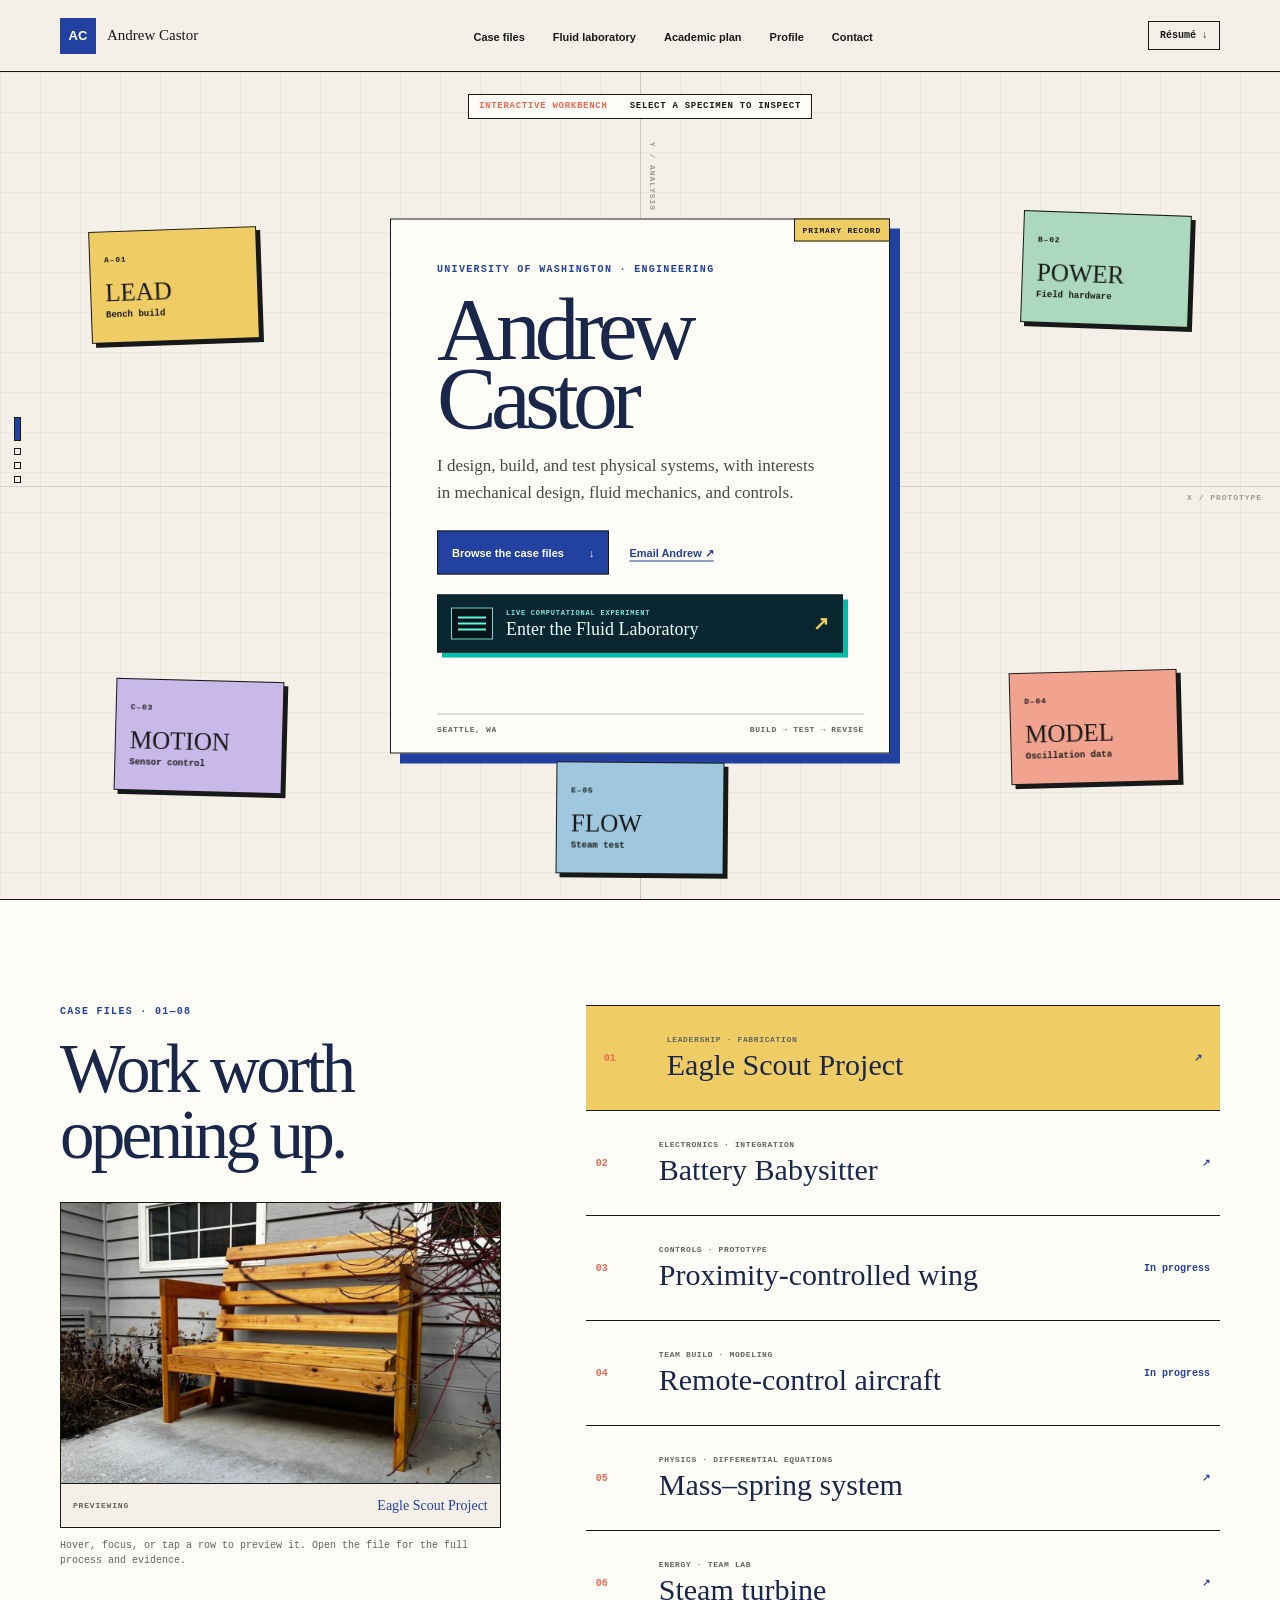
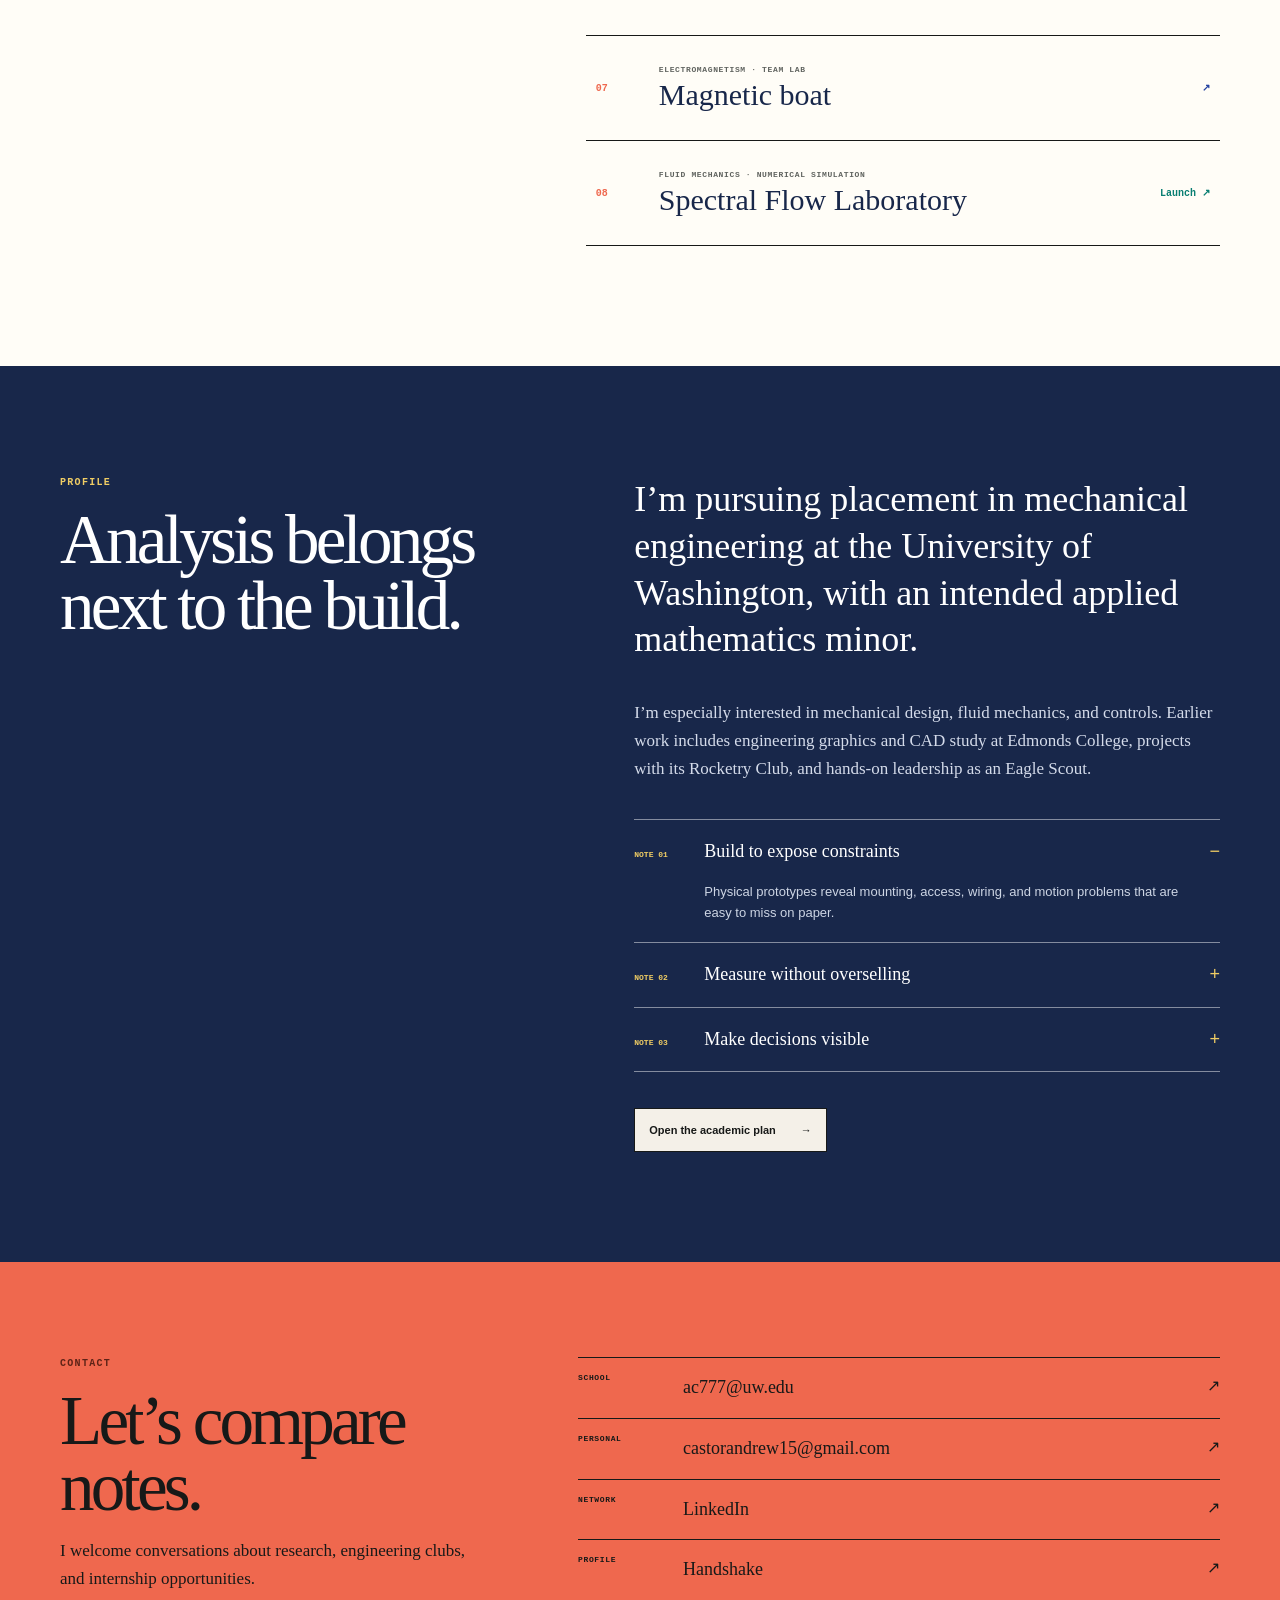
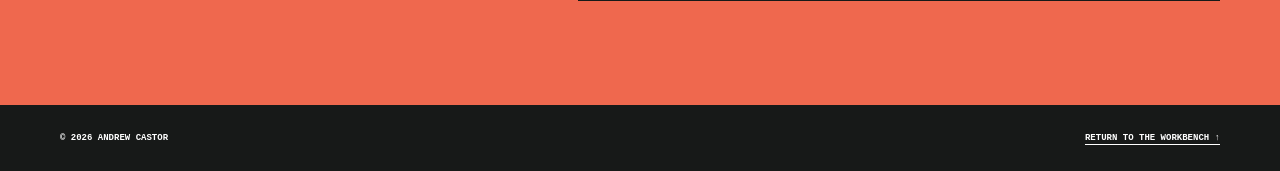
==== index.html @ f3b64fb1 "Add portfolio source and Fluid Laboratory" ====
<!doctype html>
<html lang="en">
<head>
  <meta charset="utf-8">
  <meta name="viewport" content="width=device-width,initial-scale=1">
  <meta name="theme-color" content="#f4f0e8">
  <title>Andrew Castor | Engineering Portfolio</title>
  <meta name="description" content="Mechanical engineering projects, technical interests, and leadership work by Andrew Castor, an engineering student at the University of Washington.">
  <link rel="icon" type="image/svg+xml" href="data:image/svg+xml,%3Csvg xmlns='http://www.w3.org/2000/svg' viewBox='0 0 64 64'%3E%3Crect width='64' height='64' rx='10' fill='%232341a0'/%3E%3Cpath d='M15 47 30 17h5l15 30h-7l-4-8H25l-4 8zm13-15h8l-4-8z' fill='%23f4f0e8'/%3E%3C/svg%3E">
  <link rel="stylesheet" href="style.css">
  <script src="site.js" defer></script>
</head>
<body class="home-page">
  <header class="site-header">
    <a class="brand" href="#top"><span class="brand-mark">AC</span><span>Andrew Castor</span></a>
    <nav aria-label="Main navigation">
      <a href="#projects">Case files</a>
      <a href="fluid-laboratory.html">Fluid laboratory</a>
      <a href="academic-plan.html">Academic plan</a>
      <a href="#profile">Profile</a>
      <a href="#contact">Contact</a>
    </nav>
    <a class="header-resume" href="assets/Andrew_Castor_Resume.pdf" download="Andrew_Castor_Resume.pdf">Résumé <span>↓</span></a>
  </header>

  <main>
    <section class="workbench chapter" id="top" data-chapter="Workbench">
      <div class="map-instruction"><span>Interactive workbench</span> Select a specimen to inspect</div>

      <article class="identity-card reveal">
        <p class="eyebrow">University of Washington · Engineering</p>
        <h1>Andrew<br>Castor</h1>
        <p>I design, build, and test physical systems, with interests in mechanical design, fluid mechanics, and controls.</p>
        <div class="identity-actions">
          <a class="button" href="#projects">Browse the case files <span>↓</span></a>
          <a class="text-link" href="mailto:ac777@uw.edu">Email Andrew ↗</a>
        </div>
        <a class="lab-launch" href="fluid-laboratory.html">
          <span class="lab-launch-mark" aria-hidden="true"><i></i><i></i><i></i></span>
          <span><small>LIVE COMPUTATIONAL EXPERIMENT</small><strong>Enter the Fluid Laboratory</strong></span>
          <b aria-hidden="true">↗</b>
        </a>
        <div class="identity-footer"><span>Seattle, WA</span><span>Build → Test → Revise</span></div>
      </article>

      <button class="specimen specimen-a reveal" type="button"
        data-inspect-title="Eagle Scout Project"
        data-inspect-label="Leadership / Fabrication"
        data-inspect-image="assets/photo-014.jpg"
        data-inspect-alt="Completed wooden bench from Andrew's Eagle Scout project"
        data-inspect-copy="Planned, funded, and led a volunteer build to replace two deteriorating benches for St. Paul’s Orthodox Church."
        data-inspect-href="eagle-scout.html">
        <span class="specimen-code">A–01</span><strong>LEAD</strong><small>Bench build</small>
      </button>

      <button class="specimen specimen-b reveal" type="button"
        data-inspect-title="Battery Babysitter"
        data-inspect-label="Electronics / Integration"
        data-inspect-image="assets/photo-001.jpg"
        data-inspect-alt="Portable battery charging system in a clear enclosure"
        data-inspect-copy="A portable enclosure for two lithium-battery charging and status boards, built with a teammate for use at rocket launches."
        data-inspect-href="battery-babysitter.html">
        <span class="specimen-code">B–02</span><strong>POWER</strong><small>Field hardware</small>
      </button>

      <button class="specimen specimen-c reveal" type="button"
        data-inspect-title="Proximity-controlled wing"
        data-inspect-label="Controls / Prototype"
        data-inspect-image="assets/rc-plane-worktable.png"
        data-inspect-alt="Battery, components, and laptop on an engineering worktable"
        data-inspect-copy="An Arduino, ultrasonic sensor, and servo translate hand distance into wing speed through a repeatedly revised cardboard mechanism."
        data-inspect-href="#project-wing">
        <span class="specimen-code">C–03</span><strong>MOTION</strong><small>Sensor control</small>
      </button>

      <button class="specimen specimen-d reveal" type="button"
        data-inspect-title="Mass–spring system"
        data-inspect-label="Modeling / Physics"
        data-inspect-image="assets/spring-oscillation.png"
        data-inspect-alt="Recorded oscillation graph from the mass-spring lab"
        data-inspect-copy="Measured motion from five initial positions and compared the observations with differential-equation models of an underdamped system."
        data-inspect-href="mass-spring.html">
        <span class="specimen-code">D–04</span><strong>MODEL</strong><small>Oscillation data</small>
      </button>

      <button class="specimen specimen-e reveal" type="button"
        data-inspect-title="Steam turbine"
        data-inspect-label="Energy / Team lab"
        data-inspect-image="assets/steam-iteration.jpg"
        data-inspect-alt="Final turbine fan and support apparatus on a lab bench"
        data-inspect-copy="A steam-driven fan that successfully spun, while limited measurements prevented a defensible efficiency calculation."
        data-inspect-href="steam-turbine.html">
        <span class="specimen-code">E–05</span><strong>FLOW</strong><small>Steam test</small>
      </button>

      <div class="map-coordinate coordinate-x" aria-hidden="true">X / PROTOTYPE</div>
      <div class="map-coordinate coordinate-y" aria-hidden="true">Y / ANALYSIS</div>
    </section>

    <aside class="inspector" id="project-inspector" aria-hidden="true" aria-labelledby="inspector-title">
      <button class="inspector-backdrop" type="button" tabindex="-1" aria-label="Close project inspector"></button>
      <div class="inspector-panel" role="dialog" aria-modal="true">
        <button class="inspector-close" type="button" aria-label="Close project inspector">×</button>
        <p class="eyebrow" id="inspector-label">Project</p>
        <h2 id="inspector-title">Project title</h2>
        <figure><img id="inspector-image" src="assets/photo-014.jpg" alt=""><figcaption>Selected project evidence</figcaption></figure>
        <p id="inspector-copy"></p>
        <a class="button" id="inspector-link" href="#projects">Open case file <span>→</span></a>
      </div>
    </aside>

    <section class="case-index chapter" id="projects" data-chapter="Case files">
      <div class="wrap case-index-grid">
        <div class="index-visual reveal">
          <p class="eyebrow">Case files · 01—08</p>
          <h2>Work worth<br>opening up.</h2>
          <div class="index-preview">
            <img id="index-preview-image" src="assets/photo-014.jpg" alt="Completed Eagle Scout bench">
            <p><span>Previewing</span><strong id="index-preview-title">Eagle Scout Project</strong></p>
          </div>
          <p class="index-help">Hover, focus, or tap a row to preview it. Open the file for the full process and evidence.</p>
        </div>

        <div class="case-list reveal">
          <a class="case-row active" href="eagle-scout.html" data-row-image="assets/photo-014.jpg" data-row-title="Eagle Scout Project" data-row-alt="Completed Eagle Scout bench">
            <span class="case-number">01</span><span><small>Leadership · Fabrication</small><strong>Eagle Scout Project</strong></span><i>↗</i>
          </a>
          <a class="case-row" href="battery-babysitter.html" data-row-image="assets/photo-001.jpg" data-row-title="Battery Babysitter" data-row-alt="Portable battery charging enclosure">
            <span class="case-number">02</span><span><small>Electronics · Integration</small><strong>Battery Babysitter</strong></span><i>↗</i>
          </a>
          <article class="case-row" id="project-wing" tabindex="0" data-row-image="assets/rc-plane-worktable.png" data-row-title="Proximity-controlled wing" data-row-alt="Components on an engineering worktable">
            <span class="case-number">03</span><span><small>Controls · Prototype</small><strong>Proximity-controlled wing</strong></span><i>In progress</i>
          </article>
          <article class="case-row" tabindex="0" data-row-image="assets/rc-plane-worktable.png" data-row-title="Remote-control aircraft" data-row-alt="Aircraft components and laptop on a worktable">
            <span class="case-number">04</span><span><small>Team build · Modeling</small><strong>Remote-control aircraft</strong></span><i>In progress</i>
          </article>
          <a class="case-row" href="mass-spring.html" data-row-image="assets/spring-oscillation.png" data-row-title="Mass–spring system" data-row-alt="Recorded mass-spring oscillation graph">
            <span class="case-number">05</span><span><small>Physics · Differential equations</small><strong>Mass–spring system</strong></span><i>↗</i>
          </a>
          <a class="case-row" href="steam-turbine.html" data-row-image="assets/steam-iteration.jpg" data-row-title="Steam turbine" data-row-alt="Steam turbine test apparatus">
            <span class="case-number">06</span><span><small>Energy · Team lab</small><strong>Steam turbine</strong></span><i>↗</i>
          </a>
          <a class="case-row" href="magnetic-boat.html" data-row-image="assets/magnetic-boat.jpg" data-row-title="Magnetic boat" data-row-alt="Magnet-equipped model boat in a test tub">
            <span class="case-number">07</span><span><small>Electromagnetism · Team lab</small><strong>Magnetic boat</strong></span><i>↗</i>
          </a>
          <a class="case-row fluid-case-row" href="fluid-laboratory.html" data-row-image="assets/fluid-laboratory-preview.png" data-row-title="Spectral Flow Laboratory" data-row-alt="Three-dimensional water-flow paths in the spectral fluid simulator">
            <span class="case-number">08</span><span><small>Fluid mechanics &middot; Numerical simulation</small><strong>Spectral Flow Laboratory</strong></span><i>Launch ↗</i>
          </a>
        </div>
      </div>
    </section>

    <section class="profile-section chapter" id="profile" data-chapter="Profile">
      <div class="wrap profile-grid">
        <div class="profile-heading reveal"><p class="eyebrow">Profile</p><h2>Analysis belongs<br>next to the build.</h2></div>
        <div class="profile-copy reveal">
          <p class="profile-lede">I’m pursuing placement in mechanical engineering at the University of Washington, with an intended applied mathematics minor.</p>
          <p>I’m especially interested in mechanical design, fluid mechanics, and controls. Earlier work includes engineering graphics and CAD study at Edmonds College, projects with its Rocketry Club, and hands-on leadership as an Eagle Scout.</p>
          <div class="field-notes">
            <details open><summary><span>NOTE 01</span>Build to expose constraints</summary><p>Physical prototypes reveal mounting, access, wiring, and motion problems that are easy to miss on paper.</p></details>
            <details><summary><span>NOTE 02</span>Measure without overselling</summary><p>When a setup cannot support a reliable conclusion, that limitation belongs in the result.</p></details>
            <details><summary><span>NOTE 03</span>Make decisions visible</summary><p>A good case study explains why the design changed, not only what the final object looks like.</p></details>
          </div>
          <a class="button button-paper" href="academic-plan.html">Open the academic plan <span>→</span></a>
        </div>
      </div>
    </section>

    <section class="contact chapter" id="contact" data-chapter="Contact">
      <div class="wrap contact-grid reveal">
        <div><p class="eyebrow">Contact</p><h2>Let’s compare notes.</h2><p>I welcome conversations about research, engineering clubs, and internship opportunities.</p></div>
        <div class="contact-links">
          <a href="mailto:ac777@uw.edu"><span>School</span><strong>ac777@uw.edu</strong><i>↗</i></a>
          <a href="mailto:castorandrew15@gmail.com"><span>Personal</span><strong>castorandrew15@gmail.com</strong><i>↗</i></a>
          <a href="https://www.linkedin.com/in/andrew-castor-833236367/" target="_blank" rel="noopener noreferrer"><span>Network</span><strong>LinkedIn</strong><i>↗</i></a>
          <a href="https://app.joinhandshake.com/profiles/q3zf2t" target="_blank" rel="noopener noreferrer"><span>Profile</span><strong>Handshake</strong><i>↗</i></a>
        </div>
      </div>
    </section>
  </main>

  <footer><div class="wrap footer-inner"><span>© <span id="year">2026</span> Andrew Castor</span><a href="#top">Return to the workbench ↑</a></div></footer>
</body>
</html>
---- style.css ----
:root {
  --ink: #171918;
  --muted: #60635f;
  --paper: #f4f0e8;
  --sheet: #fffdf7;
  --line: #bfc1bb;
  --cobalt: #2341a0;
  --navy: #18274a;
  --blue: #235ca5;
  --coral: #ef684e;
  --mint: #acd9bd;
  --lavender: #c9b9e8;
  --yellow: #f0cd64;
  --gold: #b98c3d;
  --serif: Georgia, "Times New Roman", serif;
  --sans: Arial, Helvetica, sans-serif;
  --mono: "Courier New", Courier, monospace;
}

* { box-sizing: border-box; }
html { scroll-behavior: smooth; }
body { margin: 0; overflow-x: hidden; background: var(--paper); color: var(--ink); font-family: var(--sans); line-height: 1.65; }
a { color: inherit; }
img { display: block; max-width: 100%; }
button, input { font: inherit; }
::selection { background: var(--yellow); color: var(--ink); }
.wrap { width: min(1160px, calc(100% - 64px)); margin-inline: auto; }
.eyebrow { margin: 0 0 17px; color: var(--cobalt); font: 700 10px/1.4 var(--mono); letter-spacing: .13em; text-transform: uppercase; }

.reading-progress { position: fixed; z-index: 300; top: 0; left: 0; width: 100%; height: 3px; transform: scaleX(0); transform-origin: left; background: var(--coral); pointer-events: none; }
.chapter-indicator { position: fixed; z-index: 25; top: 50%; left: 14px; display: grid; gap: 7px; transform: translateY(-50%); }
.chapter-indicator a { width: 7px; height: 7px; overflow: hidden; border: 1px solid var(--ink); background: var(--paper); text-indent: 20px; white-space: nowrap; transition: height .2s, background .2s; }
.chapter-indicator a.active { height: 24px; background: var(--cobalt); }

.contact-strip { background: var(--navy); color: white; font-size: 11px; }
.contact-strip-inner { min-height: 34px; display: flex; justify-content: flex-end; align-items: center; gap: 19px; }
.contact-strip span { color: #dce2ed; }.contact-strip a { margin-left: 4px; color: white; text-decoration: none; }.contact-strip a:hover { color: var(--yellow); }
.profile-links { display: flex; gap: 12px; }.contact-strip .profile-pill { margin: 0; padding-left: 12px; border-left: 1px solid #ffffff45; font-weight: 700; }

.site-header { position: sticky; z-index: 40; top: 0; min-height: 72px; padding: 0 max(32px, calc((100% - 1160px) / 2)); display: flex; align-items: center; justify-content: space-between; background: #f4f0e8f2; border-bottom: 1px solid var(--ink); backdrop-filter: blur(12px); }
.brand { display: flex; align-items: center; gap: 11px; text-decoration: none; font-family: var(--serif); font-size: 15px; }
.brand-mark { display: grid; width: 36px; height: 36px; place-items: center; background: var(--cobalt); color: white; font: 700 13px/1 var(--sans); }
.brand-rule { width: 1px; height: 22px; background: var(--line); }
.brand span:last-child { font-family: var(--serif); font-size: 15px; font-weight: 400; letter-spacing: 0; }
.site-header nav { display: flex; gap: 28px; }.site-header nav a { position: relative; padding: 25px 0 22px; text-decoration: none; font-size: 11px; font-weight: 700; }.site-header nav a::before { content: ""; position: absolute; right: 0; bottom: 18px; left: 0; height: 2px; transform: scaleX(0); background: var(--coral); transition: transform .18s; }.site-header nav a:hover::before, .site-header nav a[aria-current="page"]::before { transform: scaleX(1); }
.header-resume { padding: 8px 11px; border: 1px solid var(--ink); text-decoration: none; font: 700 10px var(--mono); }.header-resume:hover { background: var(--yellow); }

.workbench { position: relative; min-height: calc(100svh - 72px); overflow: hidden; background-color: var(--paper); background-image: linear-gradient(#1719180b 1px, transparent 1px), linear-gradient(90deg, #1719180b 1px, transparent 1px); background-size: 40px 40px; border-bottom: 1px solid var(--ink); }
.workbench::before, .workbench::after { content: ""; position: absolute; z-index: 0; background: #17191825; pointer-events: none; }.workbench::before { top: 50%; right: 0; left: 0; height: 1px; }.workbench::after { top: 0; bottom: 0; left: 50%; width: 1px; }
.map-instruction { position: absolute; z-index: 3; top: 22px; left: 50%; padding: 7px 10px; transform: translateX(-50%); background: var(--sheet); border: 1px solid var(--ink); font: 700 9px/1 var(--mono); letter-spacing: .08em; white-space: nowrap; text-transform: uppercase; }.map-instruction span { margin-right: 16px; color: var(--coral); }
.map-coordinate { position: absolute; z-index: 1; color: #17191866; font: 700 8px var(--mono); letter-spacing: .12em; }.coordinate-x { right: 18px; top: calc(50% + 7px); }.coordinate-y { top: 70px; left: calc(50% + 8px); writing-mode: vertical-rl; }

.identity-card { position: absolute; z-index: 4; top: 50%; left: 50%; width: min(500px, 42vw); min-height: 440px; padding: 43px 46px 24px; transform: translate(-50%, -50%); background: var(--sheet); border: 1px solid var(--ink); box-shadow: 10px 10px 0 var(--cobalt); }
.identity-card::before { content: "PRIMARY RECORD"; position: absolute; top: -1px; right: -1px; padding: 6px 8px; background: var(--yellow); border: 1px solid var(--ink); font: 700 8px var(--mono); letter-spacing: .1em; }
.identity-card h1 { margin: 0 0 20px; color: var(--navy); font-family: var(--serif); font-size: clamp(65px, 7vw, 98px); font-weight: 400; line-height: .78; letter-spacing: -.065em; }
.identity-card > p:not(.eyebrow) { max-width: 390px; color: #454a47; font-family: var(--serif); font-size: 17px; line-height: 1.55; }
.identity-actions { margin-top: 25px; display: flex; flex-wrap: wrap; align-items: center; gap: 14px 20px; }
.button { display: inline-flex; justify-content: space-between; align-items: center; gap: 25px; padding: 12px 14px; border: 1px solid var(--ink); background: var(--cobalt); color: white; text-decoration: none; font-size: 11px; font-weight: 700; transition: transform .16s, box-shadow .16s; }.button:hover { transform: translate(-3px, -3px); box-shadow: 4px 4px 0 var(--yellow); }
.button-paper { background: var(--paper); color: var(--ink); }
.text-link { color: var(--cobalt); font-size: 11px; font-weight: 700; text-underline-offset: 4px; }
.identity-footer { position: absolute; right: 25px; bottom: 19px; left: 46px; display: flex; justify-content: space-between; padding-top: 10px; border-top: 1px solid var(--line); color: var(--muted); font: 700 8px var(--mono); letter-spacing: .08em; text-transform: uppercase; }

.specimen { position: absolute; z-index: 5; width: 168px; min-height: 112px; padding: 13px 14px; border: 1px solid var(--ink); color: var(--ink); cursor: pointer; text-align: left; box-shadow: 4px 4px 0 #171918; transition: transform .18s, box-shadow .18s; }.specimen:hover, .specimen:focus-visible { z-index: 7; transform: translate(-4px, -4px) rotate(0); box-shadow: 8px 8px 0 #171918; outline: 2px solid var(--sheet); outline-offset: 3px; }.specimen-code { display: block; margin-bottom: 16px; font: 700 8px var(--mono); letter-spacing: .1em; }.specimen strong { display: block; font: 400 25px/1 var(--serif); }.specimen small { display: block; margin-top: 5px; font: 700 9px var(--mono); }
.specimen-a { top: 19%; left: 7%; background: var(--yellow); transform: rotate(-2deg); }.specimen-b { top: 17%; right: 7%; background: var(--mint); transform: rotate(2deg); }.specimen-c { bottom: 13%; left: 9%; background: var(--lavender); transform: rotate(1.5deg); }.specimen-d { right: 8%; bottom: 14%; background: #f2a38f; transform: rotate(-1.5deg); }.specimen-e { bottom: 3%; left: 50%; background: #9fc8df; transform: translateX(-50%) rotate(.5deg); }.specimen-e:hover, .specimen-e:focus-visible { transform: translate(calc(-50% - 4px), -4px) rotate(0); }

.inspector { position: fixed; z-index: 200; inset: 0; visibility: hidden; pointer-events: none; }.inspector.open { visibility: visible; pointer-events: auto; }.inspector-backdrop { position: absolute; inset: 0; width: 100%; border: 0; background: #101412a8; cursor: default; opacity: 0; transition: opacity .25s; }.inspector.open .inspector-backdrop { opacity: 1; }
.inspector-panel { position: absolute; top: 0; right: 0; width: min(520px, 92vw); height: 100%; overflow-y: auto; padding: 75px 45px 45px; transform: translateX(101%); background: var(--sheet); border-left: 1px solid var(--ink); transition: transform .3s ease; }.inspector.open .inspector-panel { transform: none; }.inspector-close { position: absolute; top: 18px; right: 20px; width: 38px; height: 38px; border: 1px solid var(--ink); background: transparent; cursor: pointer; font-size: 24px; }.inspector-close:hover { background: var(--yellow); }.inspector-panel h2 { margin: 0 0 26px; color: var(--navy); font-family: var(--serif); font-size: clamp(38px, 5vw, 61px); font-weight: 400; line-height: .95; letter-spacing: -.045em; }.inspector-panel figure { margin: 0 0 25px; }.inspector-panel figure img { width: 100%; height: 300px; object-fit: cover; border: 1px solid var(--ink); }.inspector-panel figcaption { margin-top: 6px; color: var(--muted); font: 700 8px var(--mono); text-transform: uppercase; }.inspector-panel > p:not(.eyebrow) { color: #4b504d; font-family: var(--serif); font-size: 17px; }.inspector-panel .button { margin-top: 12px; }

.case-index { padding-block: 105px 120px; background: var(--sheet); }
.case-index-grid { display: grid; grid-template-columns: .82fr 1.18fr; gap: 85px; align-items: start; }.index-visual { position: sticky; top: 110px; }.index-visual h2, .profile-section h2, .contact h2 { margin: 0; color: var(--navy); font-family: var(--serif); font-size: clamp(43px, 5.4vw, 70px); font-weight: 400; line-height: .95; letter-spacing: -.055em; }
.index-preview { margin-top: 35px; background: var(--paper); border: 1px solid var(--ink); }.index-preview img { width: 100%; height: 280px; object-fit: cover; transition: opacity .16s, transform .25s; }.index-preview.changing img { opacity: .12; transform: scale(.985); }.index-preview p { display: flex; justify-content: space-between; align-items: center; gap: 15px; margin: 0; padding: 10px 12px; border-top: 1px solid var(--ink); }.index-preview p span { color: var(--muted); font: 700 8px var(--mono); letter-spacing: .1em; text-transform: uppercase; }.index-preview p strong { color: var(--cobalt); font-family: var(--serif); font-size: 14px; font-weight: 400; text-align: right; }
.index-help { color: var(--muted); font: 400 10px/1.5 var(--mono); }
.case-list { border-top: 1px solid var(--ink); }.case-row { display: grid; grid-template-columns: 45px 1fr auto; gap: 18px; align-items: center; min-height: 105px; padding: 18px 10px; border-bottom: 1px solid var(--ink); color: var(--ink); text-decoration: none; cursor: default; transition: padding .18s, background .18s; }.case-row[href] { cursor: pointer; }.case-row:hover, .case-row:focus-visible, .case-row.active { padding-right: 18px; padding-left: 18px; background: var(--case-accent, var(--yellow)); outline: 0; }.case-row:nth-child(2) { --case-accent: var(--mint); }.case-row:nth-child(3) { --case-accent: var(--lavender); }.case-row:nth-child(4) { --case-accent: #efb499; }.case-row:nth-child(5) { --case-accent: #a9cfda; }.case-row:nth-child(6) { --case-accent: #f3c4c8; }.case-row:nth-child(7) { --case-accent: #d7d89a; }.case-number { color: var(--coral); font: 700 10px var(--mono); }.case-row small { display: block; margin-bottom: 4px; color: var(--muted); font: 700 8px var(--mono); letter-spacing: .08em; text-transform: uppercase; }.case-row strong { display: block; color: var(--navy); font-family: var(--serif); font-size: clamp(21px, 2.4vw, 30px); font-weight: 400; line-height: 1.1; }.case-row i { color: var(--cobalt); font: 700 10px var(--mono); font-style: normal; }

.profile-section { padding-block: 110px; background: var(--navy); color: white; }
.profile-grid { display: grid; grid-template-columns: .9fr 1.1fr; gap: 95px; }.profile-section .eyebrow { color: var(--yellow); }.profile-section h2 { color: white; }.profile-lede { margin-top: 0; color: white; font-family: var(--serif); font-size: clamp(25px, 3vw, 36px); line-height: 1.3; }.profile-copy > p:not(.profile-lede) { color: #d4dbea; font-family: var(--serif); font-size: 17px; }
.field-notes { margin-block: 36px; border-top: 1px solid #ffffff77; }.field-notes details { border-bottom: 1px solid #ffffff77; }.field-notes summary { padding: 17px 0; color: white; cursor: pointer; font-family: var(--serif); font-size: 18px; list-style: none; }.field-notes summary::-webkit-details-marker { display: none; }.field-notes summary::after { content: "+"; float: right; color: var(--yellow); font-family: var(--sans); }.field-notes details[open] summary::after { content: "−"; }.field-notes summary span { display: inline-block; width: 70px; color: var(--yellow); font: 700 8px var(--mono); }.field-notes p { margin: -3px 35px 18px 70px; color: #cdd5e4; font-size: 13px; }

.contact { padding-block: 95px; background: var(--coral); }.contact-grid { display: grid; grid-template-columns: .8fr 1.2fr; gap: 90px; }.contact .eyebrow { color: #5e2317; }.contact h2 { color: var(--ink); }.contact-grid > div:first-child > p:last-child { max-width: 430px; font-family: var(--serif); font-size: 17px; }
.contact-links { border-top: 1px solid var(--ink); }.contact-links a { display: grid; grid-template-columns: 90px 1fr auto; gap: 15px; padding: 15px 0; border-bottom: 1px solid var(--ink); text-decoration: none; }.contact-links a:hover { padding-left: 8px; background: #ffffff22; }.contact-links span { font: 700 8px var(--mono); letter-spacing: .08em; text-transform: uppercase; }.contact-links strong { font-family: var(--serif); font-size: 18px; font-weight: 400; }.contact-links i { font-style: normal; }
footer { background: var(--ink); color: white; }.footer-inner { min-height: 66px; display: flex; justify-content: space-between; align-items: center; font: 700 9px var(--mono); text-transform: uppercase; }.footer-inner a { text-underline-offset: 4px; }

.reveal { opacity: 1; }.js .reveal { opacity: 0; transition: opacity .55s ease; }.js .reveal.visible { opacity: 1; }
.image-lightbox { position: fixed; z-index: 250; inset: 0; display: none; align-items: center; justify-content: center; padding: 35px; background: #090b0beF; }.image-lightbox.open { display: flex; }.image-lightbox img { max-width: min(1100px, 94vw); max-height: 86vh; object-fit: contain; }.lightbox-close { position: absolute; top: 22px; right: 25px; width: 42px; height: 42px; border: 1px solid white; background: transparent; color: white; cursor: pointer; font-size: 24px; }.zoomable { cursor: zoom-in; }

@media (max-width: 1000px) {
  .chapter-indicator { display: none; }.workbench { min-height: auto; padding: 95px 32px 65px; display: grid; grid-template-columns: repeat(2, minmax(0, 1fr)); gap: 16px; }.workbench::before, .workbench::after, .map-coordinate { display: none; }.map-instruction { top: 24px; }.identity-card { position: relative; top: auto; left: auto; grid-column: 1 / -1; width: min(580px, 100%); min-height: 430px; margin: 0 auto 30px; transform: none; }.specimen { position: relative; top: auto; right: auto; bottom: auto; left: auto; width: 100%; min-height: 120px; transform: none; }.specimen-e { transform: none; }.specimen:hover, .specimen:focus-visible, .specimen-e:hover, .specimen-e:focus-visible { transform: translate(-3px, -3px); }.case-index-grid, .profile-grid, .contact-grid { grid-template-columns: 1fr; gap: 45px; }.index-visual { position: static; }.index-preview { max-width: 600px; }
}
@media (max-width: 680px) {
  .wrap { width: min(100% - 34px, 1160px); }.contact-strip-inner { justify-content: center; padding-block: 8px; }.contact-strip-inner > span { display: none; }
  .site-header { position: relative; min-height: 112px; padding: 12px 17px; flex-wrap: wrap; }.site-header .brand { width: 100%; justify-content: center; }.site-header nav { order: 3; width: 100%; justify-content: space-between; gap: 0; }.site-header nav a { padding: 7px 0; font-size: 9px; }.site-header nav a::before { bottom: 0; }.header-resume { position: absolute; top: 17px; right: 17px; font-size: 8px; }
  .workbench { padding: 90px 17px 55px; grid-template-columns: 1fr; }.map-instruction { width: calc(100% - 34px); text-align: center; white-space: normal; line-height: 1.5; }.map-instruction span { display: block; margin: 0 0 3px; }.identity-card { grid-column: 1; min-height: 475px; padding: 40px 27px 25px; box-shadow: 7px 7px 0 var(--cobalt); }.identity-card h1 { font-size: clamp(62px, 20vw, 86px); }.identity-footer { right: 27px; left: 27px; flex-direction: column; gap: 4px; }
  .specimen { min-height: 105px; }.inspector-panel { width: 100%; padding: 70px 24px 35px; }.inspector-panel figure img { height: 260px; }
  .case-index { padding-block: 75px 85px; }.index-preview img { height: 240px; }.case-row { grid-template-columns: 35px 1fr; gap: 10px; min-height: 95px; }.case-row i { grid-column: 2; }.case-row:hover, .case-row:focus-visible, .case-row.active { padding-inline: 10px; }
  .profile-section, .contact { padding-block: 75px; }.field-notes summary span { display: block; margin-bottom: 4px; }.field-notes p { margin-left: 0; }.contact-links a { grid-template-columns: 1fr auto; }.contact-links span { grid-column: 1 / -1; }.contact-links strong { overflow-wrap: anywhere; }.footer-inner { min-height: 82px; align-items: flex-start; flex-direction: column; justify-content: center; gap: 7px; }
}
@media (prefers-reduced-motion: reduce) { html { scroll-behavior: auto; } *, *::before, *::after { transition-duration: .01ms !important; animation-duration: .01ms !important; } }

/* Featured interactive laboratory entry */
.identity-card { min-height:535px; }
.lab-launch { position: relative; display: grid; grid-template-columns: 42px 1fr auto; gap: 13px; align-items: center; margin-top: 20px; padding: 12px 13px; overflow: hidden; border: 1px solid #071b21; background: #0a2630; color: #e8fffb; box-shadow: 5px 5px 0 #00bca8; text-decoration: none; transition: transform .18s, box-shadow .18s; }
.lab-launch::after { content: ""; position: absolute; inset: 0; transform: translateX(-110%); background: linear-gradient(105deg, transparent 35%, #65ffe42c 50%, transparent 65%); transition: transform .55s ease; }
.lab-launch:hover, .lab-launch:focus-visible { transform: translate(-3px,-3px); box-shadow: 9px 9px 0 var(--yellow); outline: 2px solid var(--cobalt); outline-offset: 3px; }
.lab-launch:hover::after, .lab-launch:focus-visible::after { transform: translateX(110%); }
.lab-launch > * { position: relative; z-index: 1; }.lab-launch small { display: block; margin-bottom: 3px; color: #74e9d9; font: 700 7px var(--mono); letter-spacing: .11em; }.lab-launch strong { display: block; font: 400 18px/1.1 var(--serif); }.lab-launch b { color: var(--yellow); font-size: 19px; }
.lab-launch-mark { position: relative; display: grid; height: 32px; align-content: center; gap: 4px; border: 1px solid #70daca; background: #06151a; padding: 6px; }.lab-launch-mark i { display: block; height: 2px; transform-origin: center; background: #63f4dd; animation: lab-wave 1.8s ease-in-out infinite; }.lab-launch-mark i:nth-child(2){animation-delay:-.3s}.lab-launch-mark i:nth-child(3){animation-delay:-.6s}
.fluid-case-row { --case-accent:#83ddd0 !important; }.fluid-case-row i { color:#087e72; }
@keyframes lab-wave { 0%,100%{transform:scaleX(.45) translateX(-7px)} 50%{transform:scaleX(1) translateX(0)} }
@media(max-width:680px){.identity-card{min-height:570px}}
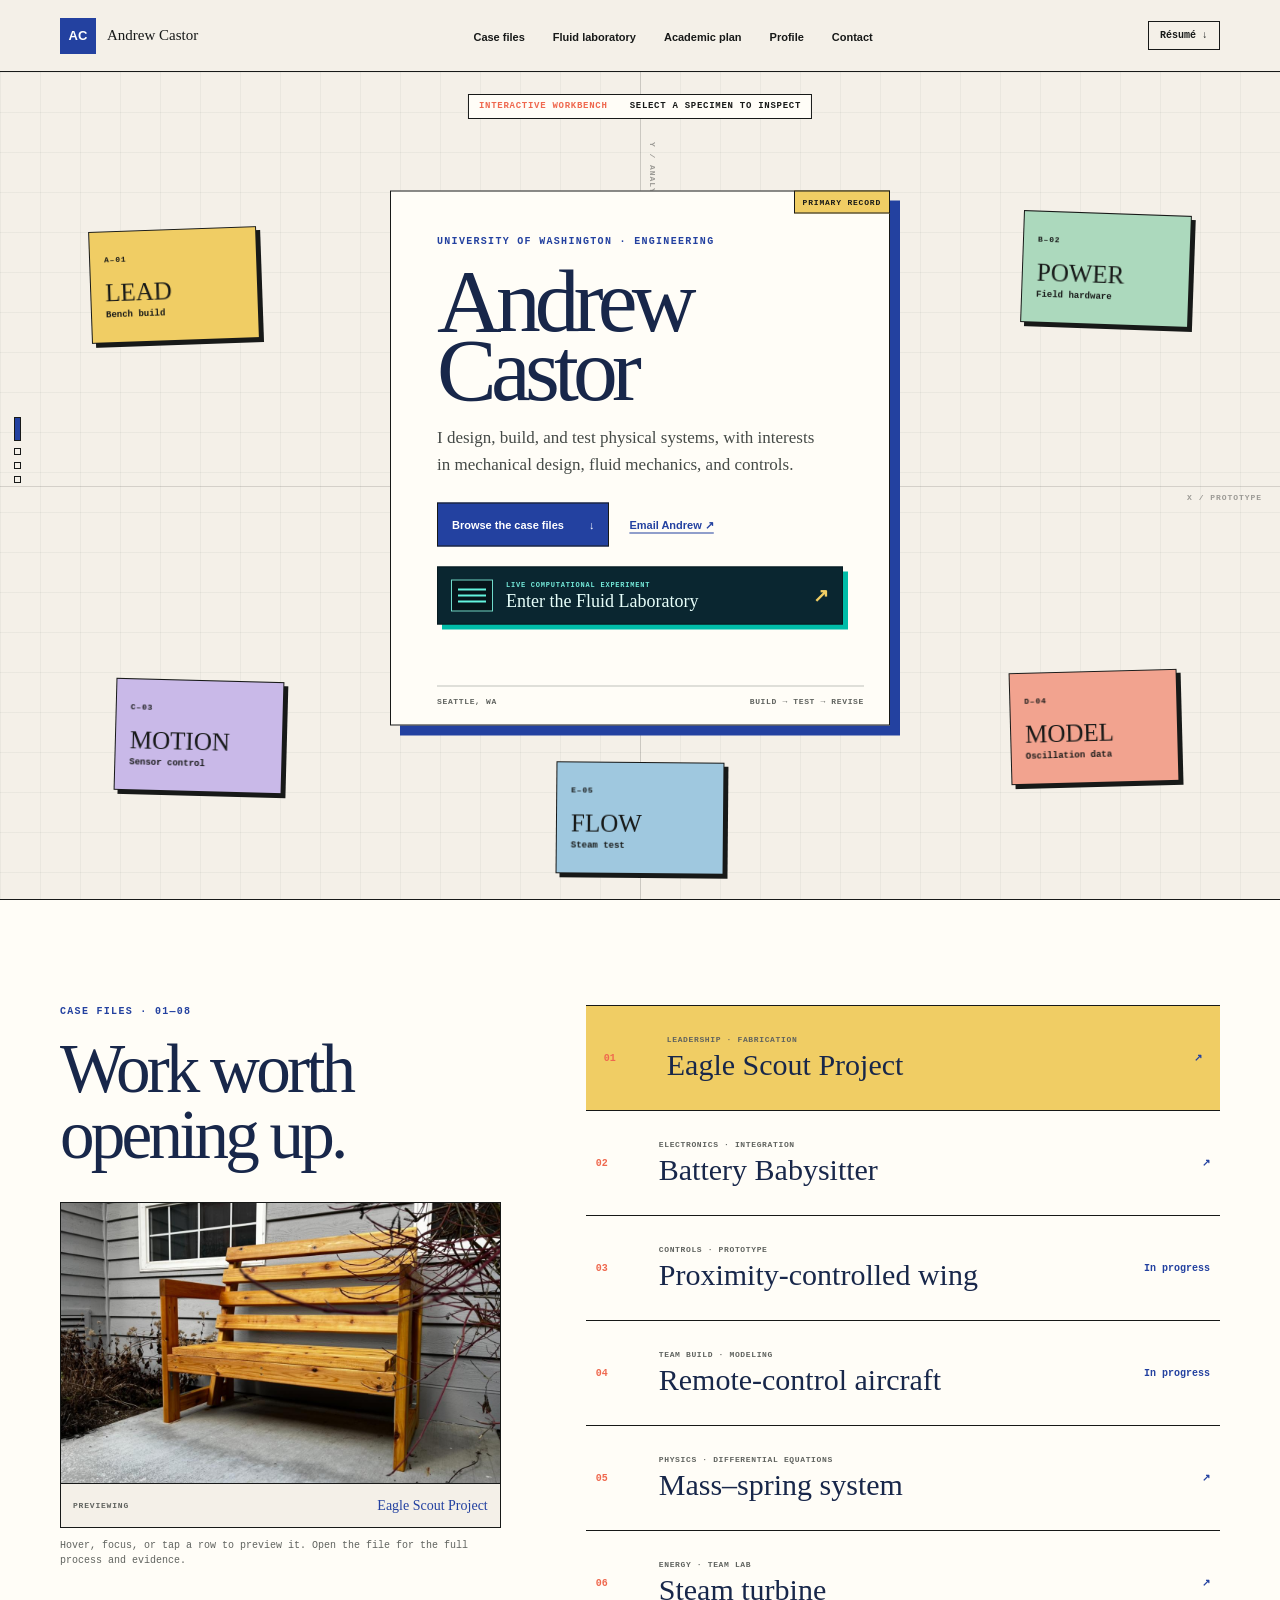
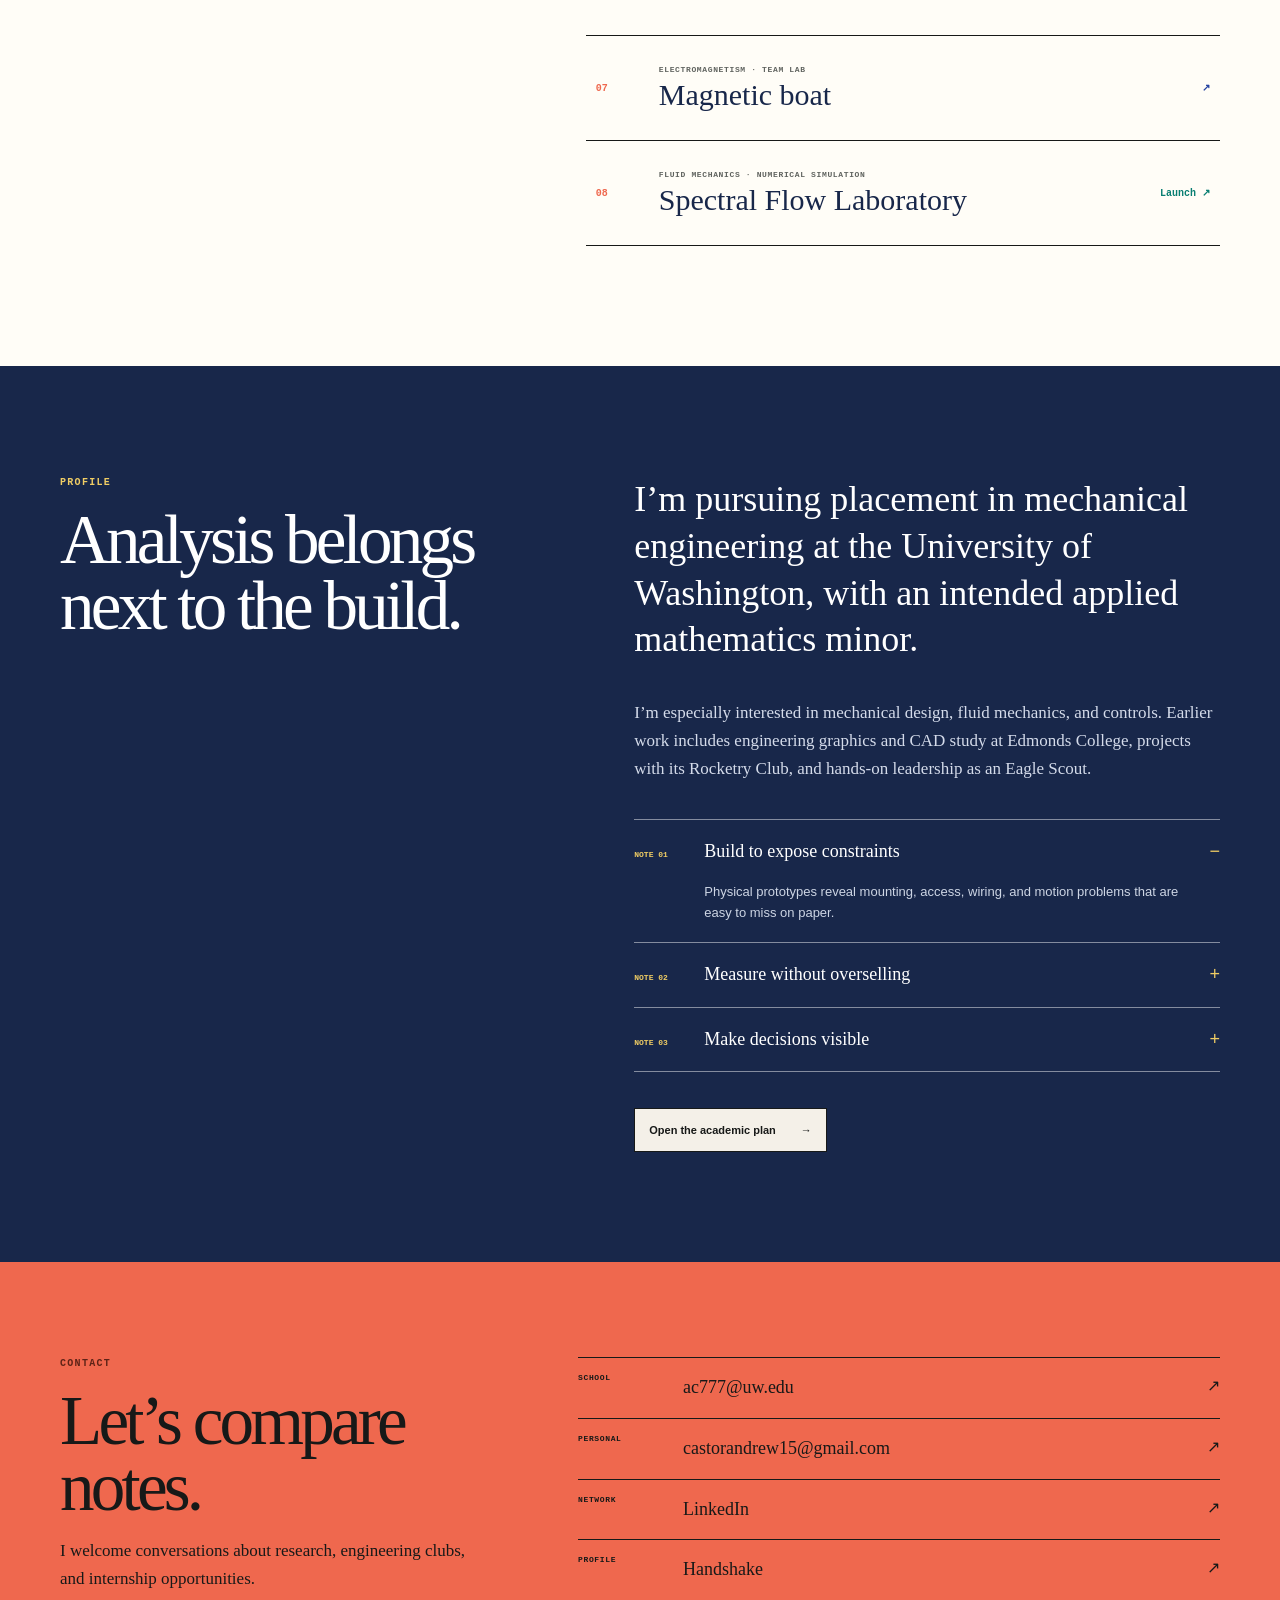
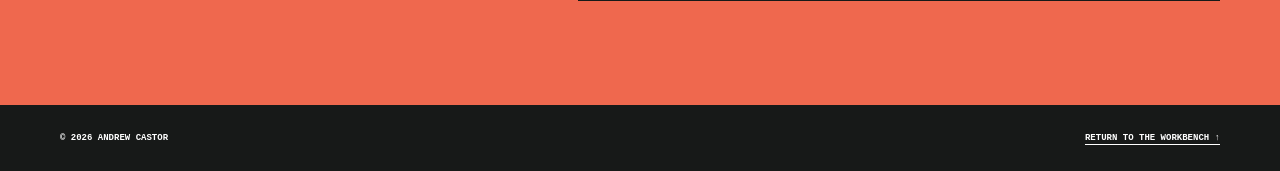
==== commit 22c673e7: "Add placeholder artwork for motion project" ====
--- a/index.html
+++ b/index.html
@@ -66,8 +66,8 @@
       <button class="specimen specimen-c reveal" type="button"
         data-inspect-title="Proximity-controlled wing"
         data-inspect-label="Controls / Prototype"
-        data-inspect-image="assets/rc-plane-worktable.png"
-        data-inspect-alt="Battery, components, and laptop on an engineering worktable"
+        data-inspect-image="assets/motion-placeholder.svg"
+        data-inspect-alt="Illustrated placeholder for the proximity-controlled wing project"
         data-inspect-copy="An Arduino, ultrasonic sensor, and servo translate hand distance into wing speed through a repeatedly revised cardboard mechanism."
         data-inspect-href="#project-wing">
         <span class="specimen-code">C–03</span><strong>MOTION</strong><small>Sensor control</small>
@@ -128,7 +128,7 @@
           <a class="case-row" href="battery-babysitter.html" data-row-image="assets/photo-001.jpg" data-row-title="Battery Babysitter" data-row-alt="Portable battery charging enclosure">
             <span class="case-number">02</span><span><small>Electronics · Integration</small><strong>Battery Babysitter</strong></span><i>↗</i>
           </a>
-          <article class="case-row" id="project-wing" tabindex="0" data-row-image="assets/rc-plane-worktable.png" data-row-title="Proximity-controlled wing" data-row-alt="Components on an engineering worktable">
+          <article class="case-row" id="project-wing" tabindex="0" data-row-image="assets/motion-placeholder.svg" data-row-title="Proximity-controlled wing" data-row-alt="Illustrated placeholder for the proximity-controlled wing project">
             <span class="case-number">03</span><span><small>Controls · Prototype</small><strong>Proximity-controlled wing</strong></span><i>In progress</i>
           </article>
           <article class="case-row" tabindex="0" data-row-image="assets/rc-plane-worktable.png" data-row-title="Remote-control aircraft" data-row-alt="Aircraft components and laptop on a worktable">
--- a/style.css
+++ b/style.css
@@ -97,7 +97,7 @@
 @media (prefers-reduced-motion: reduce) { html { scroll-behavior: auto; } *, *::before, *::after { transition-duration: .01ms !important; animation-duration: .01ms !important; } }
 
 /* Featured interactive laboratory entry */
-.identity-card { min-height:535px; }
+.identity-card { min-height:535px; transform:translate(-50%, calc(-50% - 28px)); }
 .lab-launch { position: relative; display: grid; grid-template-columns: 42px 1fr auto; gap: 13px; align-items: center; margin-top: 20px; padding: 12px 13px; overflow: hidden; border: 1px solid #071b21; background: #0a2630; color: #e8fffb; box-shadow: 5px 5px 0 #00bca8; text-decoration: none; transition: transform .18s, box-shadow .18s; }
 .lab-launch::after { content: ""; position: absolute; inset: 0; transform: translateX(-110%); background: linear-gradient(105deg, transparent 35%, #65ffe42c 50%, transparent 65%); transition: transform .55s ease; }
 .lab-launch:hover, .lab-launch:focus-visible { transform: translate(-3px,-3px); box-shadow: 9px 9px 0 var(--yellow); outline: 2px solid var(--cobalt); outline-offset: 3px; }
@@ -106,4 +106,5 @@
 .lab-launch-mark { position: relative; display: grid; height: 32px; align-content: center; gap: 4px; border: 1px solid #70daca; background: #06151a; padding: 6px; }.lab-launch-mark i { display: block; height: 2px; transform-origin: center; background: #63f4dd; animation: lab-wave 1.8s ease-in-out infinite; }.lab-launch-mark i:nth-child(2){animation-delay:-.3s}.lab-launch-mark i:nth-child(3){animation-delay:-.6s}
 .fluid-case-row { --case-accent:#83ddd0 !important; }.fluid-case-row i { color:#087e72; }
 @keyframes lab-wave { 0%,100%{transform:scaleX(.45) translateX(-7px)} 50%{transform:scaleX(1) translateX(0)} }
+@media(max-width:1000px){.identity-card{transform:none}}
 @media(max-width:680px){.identity-card{min-height:570px}}
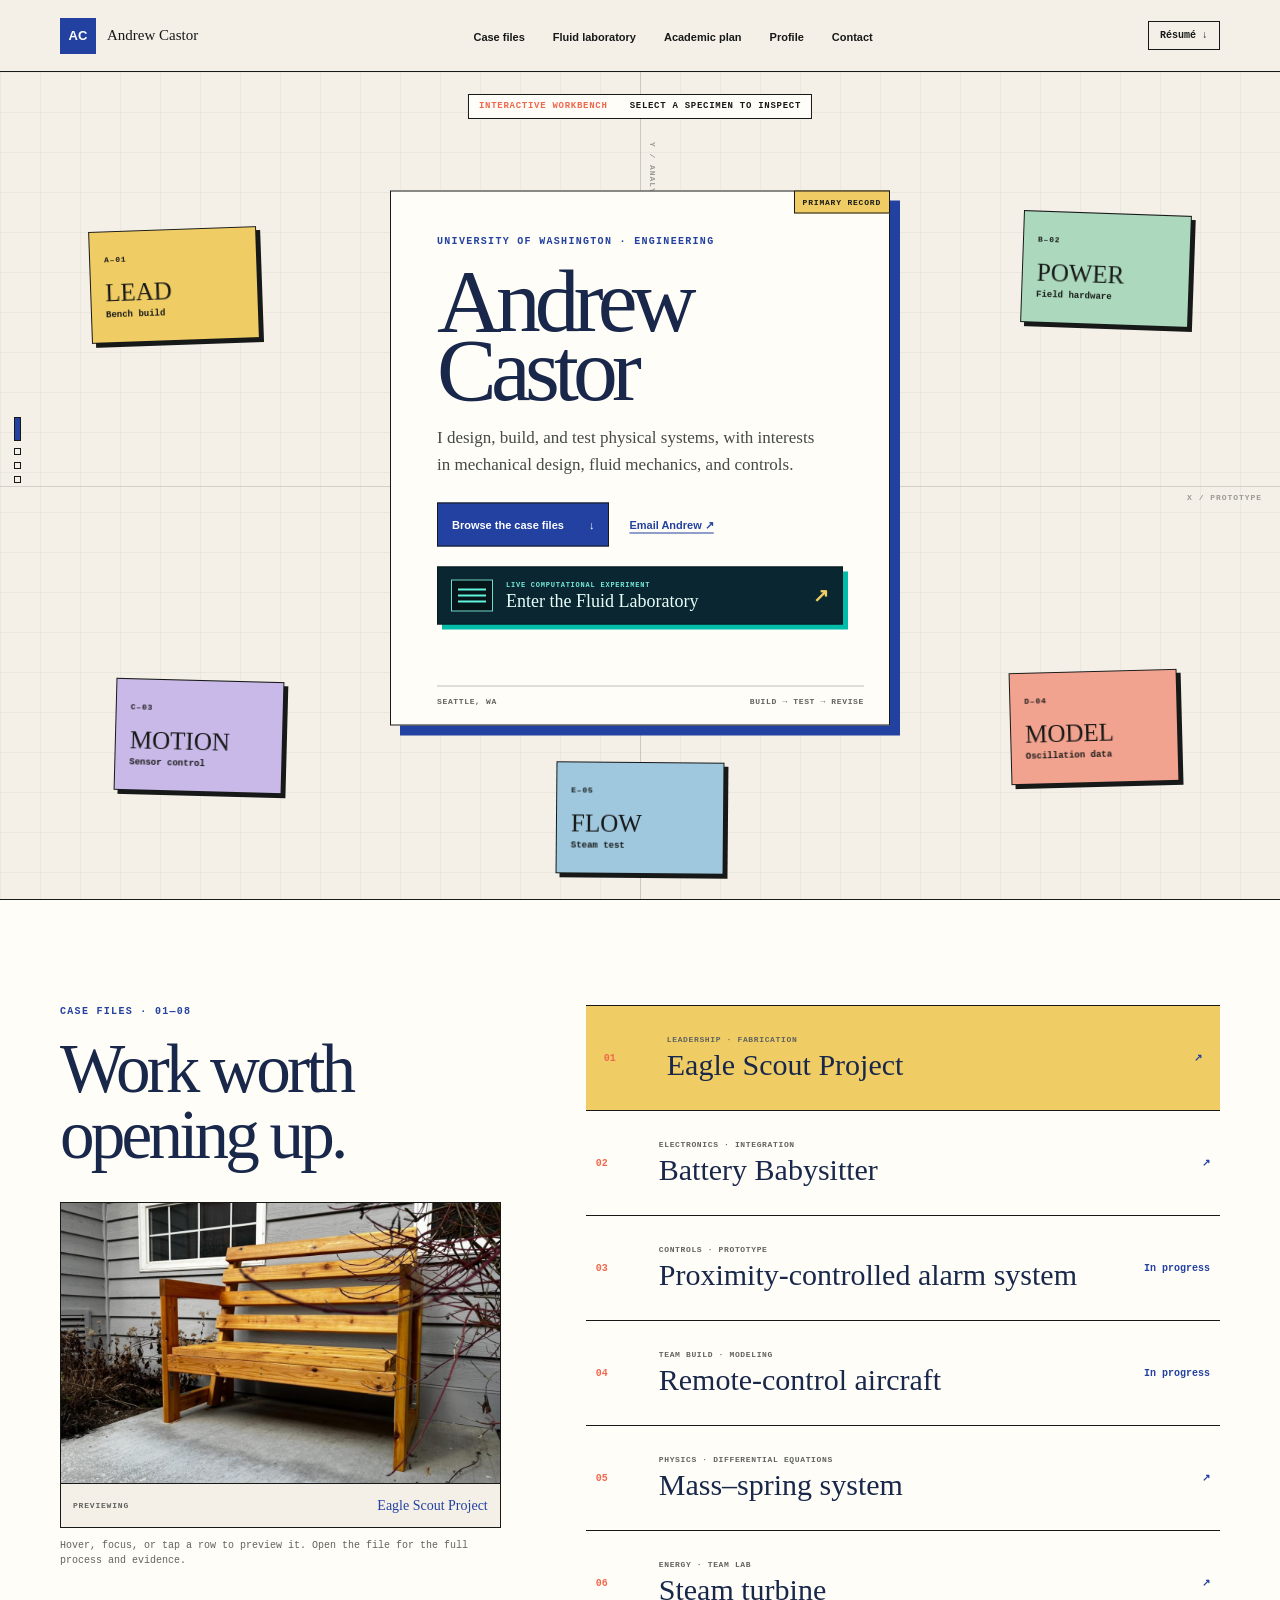
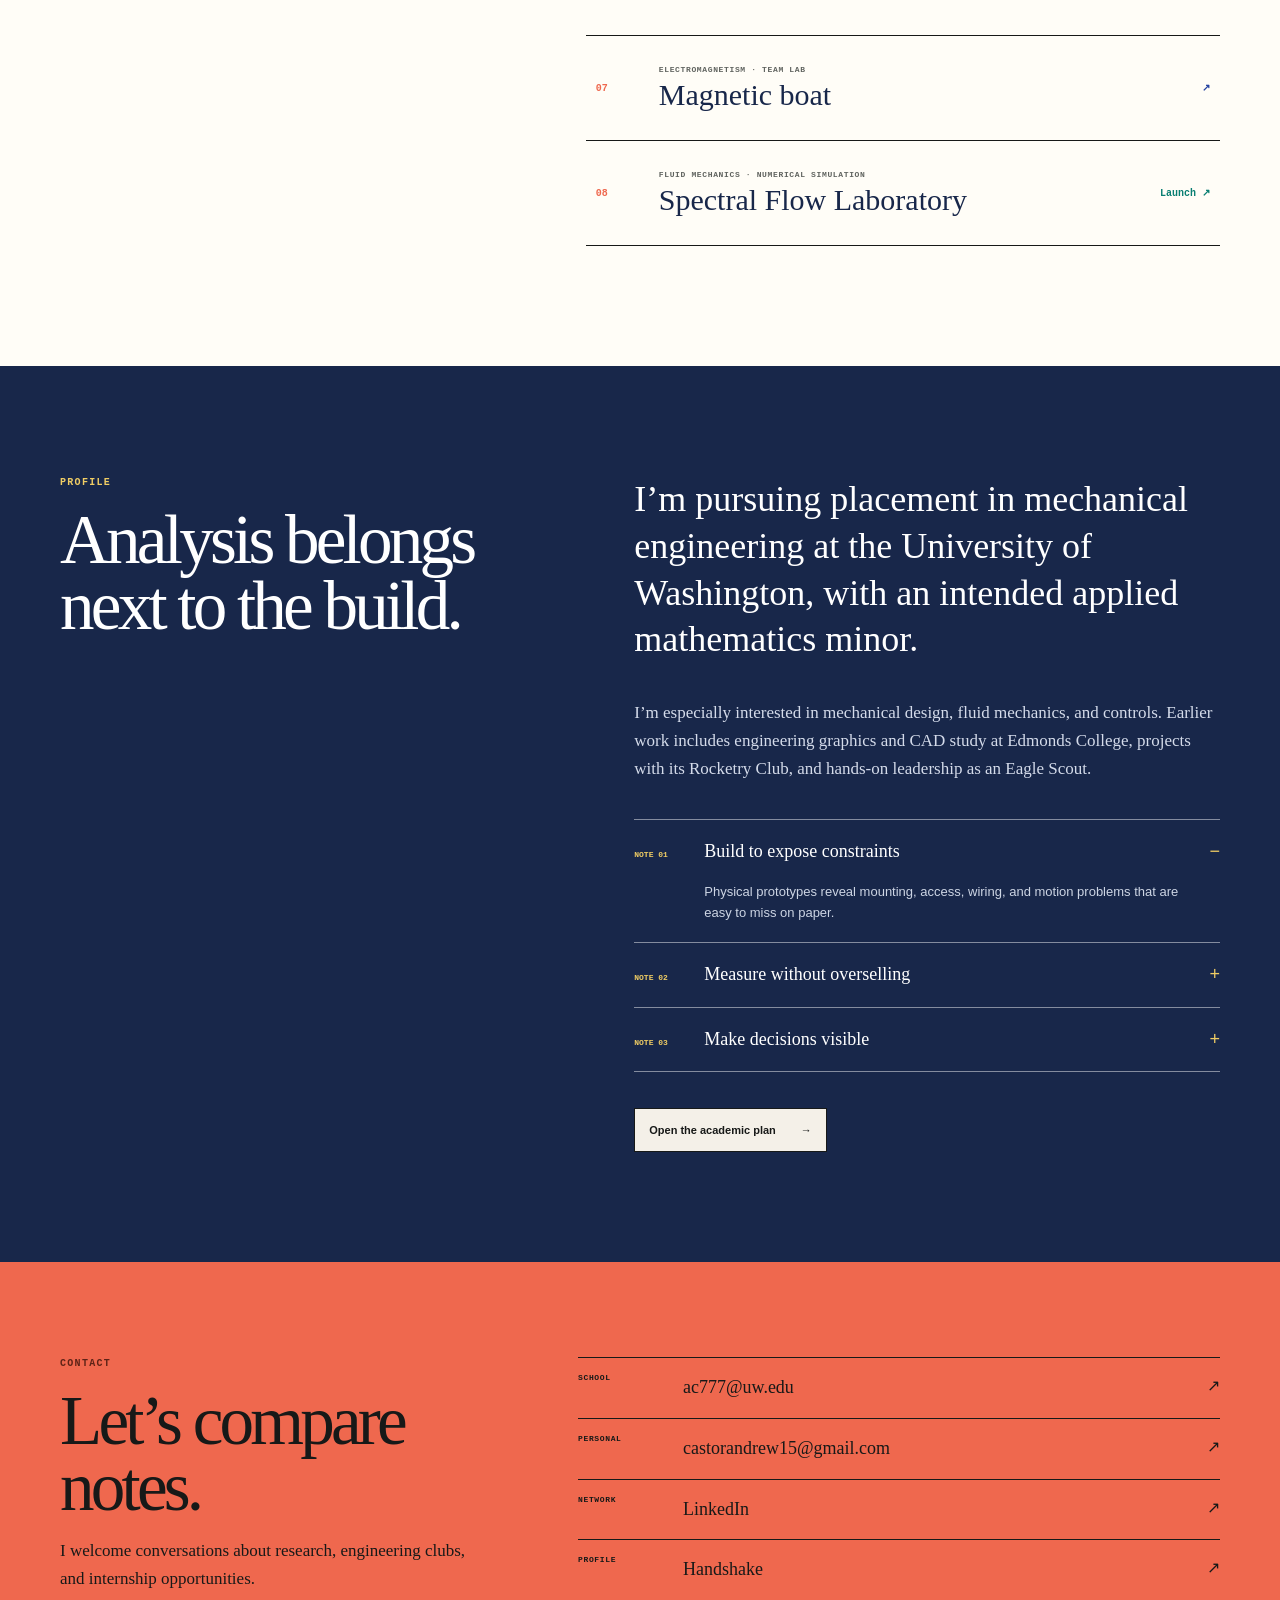
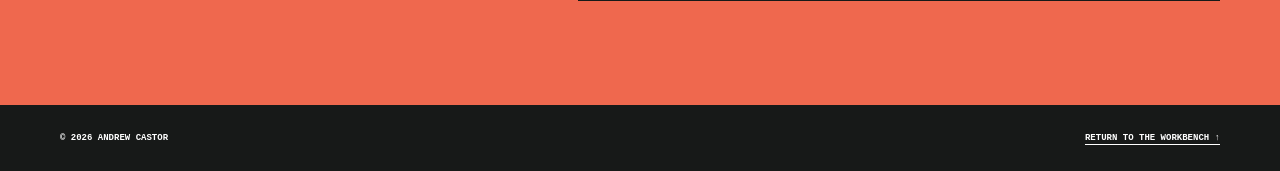
==== commit 1358bb92: "Rename motion project as proximity alarm system" ====
--- a/index.html
+++ b/index.html
@@ -64,12 +64,12 @@
       </button>
 
       <button class="specimen specimen-c reveal" type="button"
-        data-inspect-title="Proximity-controlled wing"
+        data-inspect-title="Proximity-controlled alarm system"
         data-inspect-label="Controls / Prototype"
         data-inspect-image="assets/motion-placeholder.svg"
-        data-inspect-alt="Illustrated placeholder for the proximity-controlled wing project"
-        data-inspect-copy="An Arduino, ultrasonic sensor, and servo translate hand distance into wing speed through a repeatedly revised cardboard mechanism."
-        data-inspect-href="#project-wing">
+        data-inspect-alt="Blueprint-style illustration of a proximity sensor connected to an alarm circuit"
+        data-inspect-copy="An Arduino and ultrasonic sensor measure distance and activate an audible warning when an object enters the configured detection range."
+        data-inspect-href="#project-alarm">
         <span class="specimen-code">C–03</span><strong>MOTION</strong><small>Sensor control</small>
       </button>
 
@@ -128,8 +128,8 @@
           <a class="case-row" href="battery-babysitter.html" data-row-image="assets/photo-001.jpg" data-row-title="Battery Babysitter" data-row-alt="Portable battery charging enclosure">
             <span class="case-number">02</span><span><small>Electronics · Integration</small><strong>Battery Babysitter</strong></span><i>↗</i>
           </a>
-          <article class="case-row" id="project-wing" tabindex="0" data-row-image="assets/motion-placeholder.svg" data-row-title="Proximity-controlled wing" data-row-alt="Illustrated placeholder for the proximity-controlled wing project">
-            <span class="case-number">03</span><span><small>Controls · Prototype</small><strong>Proximity-controlled wing</strong></span><i>In progress</i>
+          <article class="case-row" id="project-alarm" tabindex="0" data-row-image="assets/motion-placeholder.svg" data-row-title="Proximity-controlled alarm system" data-row-alt="Blueprint-style illustration of a proximity sensor connected to an alarm circuit">
+            <span class="case-number">03</span><span><small>Controls · Prototype</small><strong>Proximity-controlled alarm system</strong></span><i>In progress</i>
           </article>
           <article class="case-row" tabindex="0" data-row-image="assets/rc-plane-worktable.png" data-row-title="Remote-control aircraft" data-row-alt="Aircraft components and laptop on a worktable">
             <span class="case-number">04</span><span><small>Team build · Modeling</small><strong>Remote-control aircraft</strong></span><i>In progress</i>
